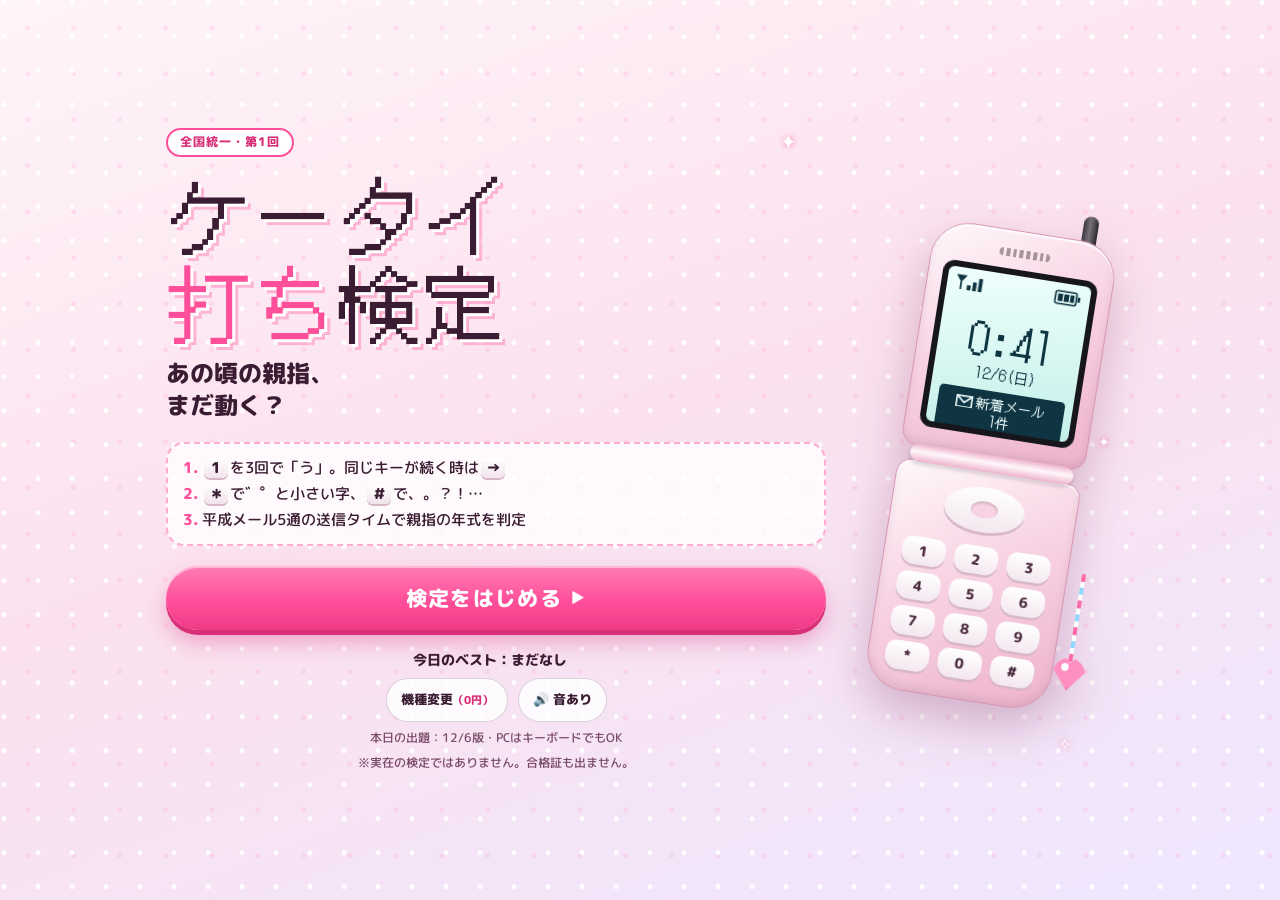
==== index.html @ bc9ae52c "feat: ケータイ打ち検定を作成 ガラケーのトグル入力（ケータイ打ち）で平成のメールを5通打つタイムアタック。 結果は「あなたの親指は◯◯年製」。iモード終了（2026年3月）後の平成懐古の 流れに" ====
<!doctype html>
<html lang="ja" data-theme="pink">
<head>
<meta charset="utf-8">
<meta name="viewport" content="width=device-width, initial-scale=1, viewport-fit=cover">
<title>ケータイ打ち検定｜あの頃の親指、まだ動く？</title>
<meta name="description" content="ガラケーの“ケータイ打ち（トグル入力）”で平成のメールを5通打つタイムアタック。送信までのタイムで、あなたの親指の年式を判定します。">
<meta name="theme-color" content="#f7cfe0">
<link rel="canonical" href="https://knnnt.github.io/keitai-uchi/">
<meta property="og:title" content="ケータイ打ち検定｜あの頃の親指、まだ動く？">
<meta property="og:description" content="ガラケーのトグル入力で平成メールを5通打つタイムアタック。あなたの親指は何年製？">
<meta property="og:type" content="website">
<meta property="og:url" content="https://knnnt.github.io/keitai-uchi/">
<meta property="og:image" content="https://knnnt.github.io/keitai-uchi/ogp.png">
<meta property="og:image:width" content="1200">
<meta property="og:image:height" content="630">
<meta property="og:locale" content="ja_JP">
<meta property="og:site_name" content="ケータイ打ち検定">
<meta name="twitter:card" content="summary_large_image">
<meta name="twitter:title" content="ケータイ打ち検定｜あの頃の親指、まだ動く？">
<meta name="twitter:description" content="ガラケーのトグル入力で平成メールを5通打つタイムアタック。あなたの親指は何年製？">
<meta name="twitter:image" content="https://knnnt.github.io/keitai-uchi/ogp.png">
<link rel="icon" href="favicon.svg" type="image/svg+xml">
<link rel="apple-touch-icon" href="apple-touch-icon.png">
<link rel="preconnect" href="https://fonts.googleapis.com">
<link rel="preconnect" href="https://fonts.gstatic.com" crossorigin>
<link rel="stylesheet" href="https://fonts.googleapis.com/css2?family=DotGothic16&family=M+PLUS+Rounded+1c:wght@500;800&display=swap">
<link rel="stylesheet" href="style.css">
</head>
<body data-screen="title">

<!-- ===== タイトル ===== -->
<section id="screen-title" class="screen" aria-labelledby="logo">
  <div class="title-wrap">
    <div class="title-hero">
      <div class="title-text">
        <p class="badge">全国統一・第1回</p>
        <h1 class="logo" id="logo"><span>ケータイ</span><span><em>打ち</em>検定</span></h1>
        <p class="catch">あの頃の親指、<br>まだ動く？</p>
      </div>
      <div class="mini-phone" aria-hidden="true">
        <div class="mp-antenna"></div>
        <div class="mp-lid">
          <div class="mp-speaker"></div>
          <div class="mp-lcd">
            <div class="mp-status">
              <svg class="ico-ant" viewBox="0 0 24 12"><path d="M1 1h6L4 5zM4 5v7" stroke="currentColor" stroke-width="1.4"/><rect x="9" y="8" width="3" height="4"/><rect x="13.5" y="5" width="3" height="7"/><rect x="18" y="1.5" width="3" height="10.5"/></svg>
              <svg class="ico-bat" viewBox="0 0 22 12"><rect x="1" y="1" width="17" height="10" rx="1.5" fill="none" stroke="currentColor" stroke-width="1.3"/><rect x="19" y="4" width="2" height="4"/><rect x="3" y="3" width="4" height="6"/><rect x="8" y="3" width="4" height="6"/><rect x="13" y="3" width="3.2" height="6"/></svg>
            </div>
            <div class="mp-clock js-clock">20:16</div>
            <div class="mp-date js-date">10/4(土)</div>
            <div class="mp-mail"><svg class="ico-mail" viewBox="0 0 16 12"><rect x=".8" y=".8" width="14.4" height="10.4" fill="none" stroke="currentColor" stroke-width="1.5"/><path d="M1 1l7 6 7-6" fill="none" stroke="currentColor" stroke-width="1.5"/></svg>新着メール<br>1件</div>
          </div>
        </div>
        <div class="mp-hinge"></div>
        <div class="mp-body">
          <div class="mp-dpad"><i></i></div>
          <div class="mp-keys"><i>1</i><i>2</i><i>3</i><i>4</i><i>5</i><i>6</i><i>7</i><i>8</i><i>9</i><i>*</i><i>0</i><i>#</i></div>
        </div>
        <div class="mp-strap"><b></b></div>
      </div>
      <span class="spark s1" aria-hidden="true">✦</span>
      <span class="spark s2" aria-hidden="true">✧</span>
      <span class="spark s3" aria-hidden="true">✦</span>
    </div>

    <ol class="howto">
      <li><span class="kc">1</span>を3回で「う」。同じキーが続く時は<span class="kc">→</span></li>
      <li><span class="kc">＊</span>で゛゜と小さい字、<span class="kc">＃</span>で、。？！…</li>
      <li>平成メール5通の送信タイムで親指の年式を判定</li>
    </ol>

    <button type="button" id="btn-start" class="btn btn-start">検定をはじめる<span aria-hidden="true">▶</span></button>

    <div class="title-foot">
      <p class="records"><span id="title-best">今日のベスト：まだなし</span><span id="title-tier"></span></p>
      <div class="title-tools">
        <button type="button" id="btn-theme" class="chip">機種変更<small>（0円）</small></button>
        <button type="button" class="chip btn-mute" aria-pressed="false">🔊 音あり</button>
      </div>
      <p class="note"><span id="title-set">本日の出題</span>・PCはキーボードでもOK</p>
      <p class="note">※実在の検定ではありません。合格証も出ません。</p>
    </div>
  </div>
</section>

<!-- ===== 検定本番 ===== -->
<section id="screen-game" class="screen" data-phase="idle" hidden>
  <div class="stage">
    <aside class="side side-left" aria-hidden="true">
      <p class="side-logo">ケータイ<br><em>打ち</em>検定</p>
      <p class="side-catch">あの頃の親指、<br>まだ動く？</p>
    </aside>

    <div class="phone" id="phone">
      <div class="lid">
        <div class="lid-top">
          <button type="button" class="lid-btn" id="btn-quit" aria-label="検定をやめる">✕<small>やめる</small></button>
          <div class="speaker"></div>
          <button type="button" class="lid-btn btn-mute" aria-pressed="false" aria-label="音のオン・オフ">🔊</button>
        </div>
        <div class="lcd" id="lcd">
          <div class="lcd-status">
            <svg class="ico-ant" viewBox="0 0 24 12" aria-hidden="true"><path d="M1 1h6L4 5zM4 5v7" stroke="currentColor" stroke-width="1.4"/><rect x="9" y="8" width="3" height="4"/><rect x="13.5" y="5" width="3" height="7"/><rect x="18" y="1.5" width="3" height="10.5"/></svg>
            <svg class="ico-mail" viewBox="0 0 16 12" aria-hidden="true"><rect x=".8" y=".8" width="14.4" height="10.4" fill="none" stroke="currentColor" stroke-width="1.5"/><path d="M1 1l7 6 7-6" fill="none" stroke="currentColor" stroke-width="1.5"/></svg>
            <span>メール作成</span>
            <span class="sp"></span>
            <span class="js-clock">20:16</span>
            <svg class="ico-bat" viewBox="0 0 22 12" aria-hidden="true"><rect x="1" y="1" width="17" height="10" rx="1.5" fill="none" stroke="currentColor" stroke-width="1.3"/><rect x="19" y="4" width="2" height="4"/><rect x="3" y="3" width="4" height="6"/><rect x="8" y="3" width="4" height="6"/><rect x="13" y="3" width="3.2" height="6"/></svg>
          </div>
          <div class="lcd-compose">
            <div class="lcd-titlebar"><span class="tb-to">宛先：<span id="g-to">親友</span></span><span class="tb-level" id="g-level">1/5・初級</span></div>
            <div class="lcd-target"><b>お題</b><span id="g-target" class="target-text"></span></div>
            <div class="lcd-bodybox"><div id="g-body" class="body-text" aria-live="off"></div></div>
            <div class="lcd-info">
              <div class="lcd-cands" id="g-cands" aria-hidden="true"></div>
              <div class="lcd-msg" id="g-msg" role="status"></div>
            </div>
            <div class="lcd-meter"><span>経過<b id="g-time">0.0</b>秒</span><span>打鍵<b id="g-keys">0</b>回</span></div>
          </div>
          <div class="lcd-overlay" id="g-overlay" hidden></div>
        </div>
      </div>
      <div class="hinge" aria-hidden="true"></div>
      <div class="pad" id="keypad">
        <div class="fn-row">
          <button type="button" class="key fn fn-clear" data-k="clear" aria-label="クリア（1字消す）"><span class="fn-main">クリア</span><span class="fn-sub">1字消す</span></button>
          <button type="button" class="key dpad" data-k="right" aria-label="右キー（確定）">
            <span class="dp-ring"><i class="dp-u">▲</i><i class="dp-d">▼</i><i class="dp-l">◀</i><i class="dp-r">▶</i><span class="dp-center">確定</span></span>
          </button>
          <button type="button" class="key fn fn-hint" data-k="hint" id="btn-hint" aria-label="ヒント（打ち方を表示）"><span class="fn-main">ヒント</span><span class="fn-sub">打ち方</span></button>
        </div>
        <div class="keys">
          <button type="button" class="key num" data-k="1" aria-label="1 あいうえお"><span class="kd">1</span><span class="kk">あ</span><span class="ka">.@/</span></button>
          <button type="button" class="key num" data-k="2" aria-label="2 かきくけこ"><span class="kd">2</span><span class="kk">か</span><span class="ka">ABC</span></button>
          <button type="button" class="key num" data-k="3" aria-label="3 さしすせそ"><span class="kd">3</span><span class="kk">さ</span><span class="ka">DEF</span></button>
          <button type="button" class="key num" data-k="4" aria-label="4 たちつてと"><span class="kd">4</span><span class="kk">た</span><span class="ka">GHI</span></button>
          <button type="button" class="key num" data-k="5" aria-label="5 なにぬねの"><span class="kd">5</span><span class="kk">な</span><span class="ka">JKL</span></button>
          <button type="button" class="key num" data-k="6" aria-label="6 はひふへほ"><span class="kd">6</span><span class="kk">は</span><span class="ka">MNO</span></button>
          <button type="button" class="key num" data-k="7" aria-label="7 まみむめも"><span class="kd">7</span><span class="kk">ま</span><span class="ka">PQRS</span></button>
          <button type="button" class="key num" data-k="8" aria-label="8 やゆよ"><span class="kd">8</span><span class="kk">や</span><span class="ka">TUV</span></button>
          <button type="button" class="key num" data-k="9" aria-label="9 らりるれろ"><span class="kd">9</span><span class="kk">ら</span><span class="ka">WXYZ</span></button>
          <button type="button" class="key num" data-k="*" aria-label="アスタリスク 濁点・半濁点・小文字"><span class="kd">＊</span><span class="kk">゛゜</span><span class="ka">小文字</span></button>
          <button type="button" class="key num" data-k="0" aria-label="0 わをんー"><span class="kd">0</span><span class="kk">わ</span><span class="ka">をんー</span></button>
          <button type="button" class="key num" data-k="#" aria-label="シャープ 記号"><span class="kd">＃</span><span class="kk">、。</span><span class="ka">？！…</span></button>
        </div>
        <p class="pc-mini">PC：数字キー／＊は * か .／＃は # か /／→ で確定／BackSpaceでクリア／Hでヒント</p>
      </div>
    </div>

    <aside class="side side-right">
      <div class="guide-card">
        <p class="guide-title">⌨ PCで受験する人へ</p>
        <dl class="guide-list">
          <div><dt>0〜9</dt><dd>数字キー・テンキー</dd></div>
          <div><dt>＊ ゛゜小</dt><dd><kbd>*</kbd> か <kbd>.</kbd></dd></div>
          <div><dt>＃ 記号</dt><dd><kbd>#</kbd> か <kbd>/</kbd></dd></div>
          <div><dt>→ 確定</dt><dd><kbd>→</kbd> か <kbd>Enter</kbd></dd></div>
          <div><dt>クリア</dt><dd><kbd>BackSpace</kbd></dd></div>
          <div><dt>ヒント</dt><dd><kbd>H</kbd></dd></div>
        </dl>
        <p class="guide-note">※日本語入力（IME）はオフで。<br>0キーは「わをんー」です（機種差があったアレ）。</p>
      </div>
    </aside>
  </div>
</section>

<!-- ===== 結果 ===== -->
<section id="screen-result" class="screen" hidden>
  <div class="stage">
    <div class="phone phone-result">
      <div class="lid">
        <div class="lid-top">
          <span class="lid-label">受信BOX</span>
          <div class="speaker"></div>
          <button type="button" class="lid-btn btn-mute" aria-pressed="false" aria-label="音のオン・オフ">🔊</button>
        </div>
        <div class="lcd lcd-result">
          <div class="lcd-status">
            <svg class="ico-ant" viewBox="0 0 24 12" aria-hidden="true"><path d="M1 1h6L4 5zM4 5v7" stroke="currentColor" stroke-width="1.4"/><rect x="9" y="8" width="3" height="4"/><rect x="13.5" y="5" width="3" height="7"/><rect x="18" y="1.5" width="3" height="10.5"/></svg>
            <svg class="ico-mail" viewBox="0 0 16 12" aria-hidden="true"><rect x=".8" y=".8" width="14.4" height="10.4" fill="none" stroke="currentColor" stroke-width="1.5"/><path d="M1 1l7 6 7-6" fill="none" stroke="currentColor" stroke-width="1.5"/></svg>
            <span>受信メール</span>
            <span class="sp"></span>
            <span class="js-clock">20:16</span>
            <svg class="ico-bat" viewBox="0 0 22 12" aria-hidden="true"><rect x="1" y="1" width="17" height="10" rx="1.5" fill="none" stroke="currentColor" stroke-width="1.3"/><rect x="19" y="4" width="2" height="4"/><rect x="3" y="3" width="4" height="6"/><rect x="8" y="3" width="4" height="6"/><rect x="13" y="3" width="3.2" height="6"/></svg>
          </div>
          <div class="r-mailhead">
            <p>From：ケータイ打ち検定協会</p>
            <p>件名：判定結果（受験番号 No.<span id="r-no">0001</span>）</p>
          </div>
          <div class="r-main">
            <p class="r-lead">あなたの親指は</p>
            <p class="r-year"><span id="r-year">2005</span><small>年製</small></p>
            <p class="r-name" id="r-name">パケ放題世代</p>
            <p class="r-comment" id="r-comment">「…」</p>
            <div class="stamp" aria-hidden="true"><span>親指<br>認定</span></div>
          </div>
          <dl class="r-stats">
            <div><dt>タイム</dt><dd><span id="r-time">48.2</span><small>秒</small></dd></div>
            <div><dt>総打鍵数</dt><dd><span id="r-keys">152</span><small>回</small></dd></div>
            <div><dt>ミス（クリア）</dt><dd><span id="r-miss">3</span><small>回</small></dd></div>
            <div><dt>1分あたり</dt><dd><span id="r-cpm">72</span><small>文字</small></dd></div>
          </dl>
          <p class="r-next" id="r-next"></p>
          <p class="r-best" id="r-best"></p>
        </div>
      </div>
      <div class="hinge" aria-hidden="true"></div>
      <div class="pad pad-result">
        <a class="btn btn-x" id="btn-post" href="https://x.com/intent/tweet" target="_blank" rel="noopener">Xで結果をポスト</a>
        <div class="btn-row">
          <button type="button" class="btn btn-img" id="btn-image">画像で保存</button>
          <button type="button" class="btn btn-retry" id="btn-retry">もう一回</button>
        </div>
        <button type="button" class="btn-link" id="btn-home">タイトルへもどる</button>
      </div>
    </div>

    <section class="sentbox" aria-labelledby="sent-title">
      <h2 id="sent-title">送信済みBOX <small id="sent-date"></small></h2>
      <ol id="sent-list"></ol>
      <p class="sent-note">お題は毎日0時（日本時間）に入れ替わります。同じ日なら全国みんな同じ5通。</p>
    </section>
  </div>
</section>

<div class="rotate-note"><p><span aria-hidden="true">📱</span>ケータイなので<br>縦持ちでどうぞ</p></div>

<div id="toast" class="toast" role="status" aria-live="polite" hidden></div>

<script src="app.js" defer></script>
</body>
</html>
---- style.css ----
/* ケータイ打ち検定 — 平成ケータイUIのパロディ。画像は使わず CSS/SVG だけで描く */

:root {
  --ink: #3b1d33;
  --ink-soft: #7a4b67;
  --pink: #ff4f9a;
  --pink-d: #d92f78;
  --page-a: #fff4f9;
  --page-b: #fbe1ee;
  --page-c: #efe7ff;

  /* 本体カラー（機種変更で切り替わる） */
  --body-a: #fff8fb;
  --body-b: #f8d3e3;
  --body-c: #eeb2cc;
  --body-edge: #d995b4;
  --body-shine: rgba(255, 255, 255, .85);
  --key-a: #ffffff;
  --key-b: #f3e7ee;
  --key-edge: #d6b6c7;
  --key-ink: #4a2a3d;
  --key-sub: #c23a73;
  --lid-ink: #6b3352;

  /* 液晶 */
  --lcd-a: #effffc;
  --lcd-b: #c3efe9;
  --lcd-ink: #0f3442;
  --lcd-dim: #4f7f88;
  --lcd-line: rgba(15, 52, 66, .22);
  --ok: #08884a;
  --ng: #e0194f;

  --dot: "DotGothic16", "MS Gothic", "Osaka-Mono", monospace;
  --round: "M PLUS Rounded 1c", "Hiragino Maru Gothic ProN", "Hiragino Sans", "Meiryo", sans-serif;
  color-scheme: light;
}

html[data-theme="silver"] {
  --body-a: #ffffff;
  --body-b: #e2e7ee;
  --body-c: #b9c3cf;
  --body-edge: #9ba6b4;
  --key-a: #ffffff;
  --key-b: #e9edf2;
  --key-edge: #b3bdc9;
  --key-ink: #24324a;
  --key-sub: #2f6fd0;
  --lid-ink: #3b4a63;
}

html[data-theme="black"] {
  --body-a: #5a5d66;
  --body-b: #2c2e35;
  --body-c: #16171b;
  --body-edge: #08080a;
  --body-shine: rgba(255, 255, 255, .25);
  --key-a: #474a53;
  --key-b: #2a2c32;
  --key-edge: #0c0c0f;
  --key-ink: #f4f1f6;
  --key-sub: #ff7db5;
  --lid-ink: #f1d9e7;
}

*, *::before, *::after { box-sizing: border-box; }

html {
  -webkit-text-size-adjust: 100%;
  text-size-adjust: 100%;
  touch-action: manipulation;
  /* ストラップの揺れなどで横にはみ出すと、スマホでページ全体が縮小表示されるため切り取る。
     hidden だと body がスクロールコンテナになるので clip を使う */
  overflow-x: clip;
}

body {
  margin: 0;
  min-height: 100vh;
  min-height: 100dvh;
  font-family: var(--round);
  font-weight: 500;
  color: var(--ink);
  background:
    radial-gradient(circle at 12% 8%, rgba(255, 255, 255, .9) 0 2px, transparent 3px) 0 0 / 34px 34px,
    radial-gradient(circle at 60% 60%, rgba(255, 140, 190, .18) 0 2px, transparent 3px) 0 0 / 46px 46px,
    linear-gradient(160deg, var(--page-a) 0%, var(--page-b) 48%, var(--page-c) 100%) fixed;
  background-color: var(--page-b);
  -webkit-tap-highlight-color: transparent;
  overflow-x: hidden;
  overflow-x: clip;
}

body[data-screen="game"] {
  overflow: hidden;
  overscroll-behavior: none;
}

button { font: inherit; color: inherit; cursor: pointer; -webkit-tap-highlight-color: transparent; }
[hidden] { display: none !important; }
p { margin: 0; }

.screen { position: relative; min-height: 100vh; min-height: 100dvh; }

/* ================= タイトル ================= */
.title-wrap {
  max-width: 540px;
  min-height: 100vh;
  min-height: 100dvh;
  margin: 0 auto;
  padding: max(20px, env(safe-area-inset-top)) 16px max(20px, env(safe-area-inset-bottom));
  display: flex;
  flex-direction: column;
  justify-content: center;
  gap: 16px;
}

.title-hero {
  position: relative;
  display: flex;
  align-items: center;
  justify-content: space-between;
  gap: 6px;
}

.title-text { flex: 1 1 auto; min-width: 0; position: relative; z-index: 1; }

.badge {
  display: inline-block;
  margin-bottom: 10px;
  padding: 3px 12px 4px;
  border: 2px solid var(--pink);
  border-radius: 999px;
  background: #fff;
  color: var(--pink-d);
  font-size: 12px;
  font-weight: 800;
  letter-spacing: .08em;
}

.logo {
  margin: 0;
  font-family: var(--dot);
  font-weight: 400;
  font-size: clamp(40px, 12.4vw, 66px);
  line-height: 1.06;
  letter-spacing: .01em;
  color: var(--ink);
  text-shadow: 3px 3px 0 #fff, 6px 6px 0 rgba(255, 79, 154, .35);
}
.logo span { display: block; white-space: nowrap; }
.logo em { font-style: normal; color: var(--pink); }

.catch {
  margin-top: 12px;
  font-size: clamp(17px, 4.9vw, 22px);
  font-weight: 800;
  line-height: 1.35;
}

.spark {
  position: absolute;
  color: #fff;
  text-shadow: 0 0 6px rgba(255, 79, 154, .8);
  font-size: 20px;
  pointer-events: none;
  animation: twinkle 2.4s ease-in-out infinite;
}
.spark.s1 { top: -6px; left: 54%; }
.spark.s2 { bottom: 4px; left: 40%; font-size: 16px; animation-delay: .8s; }
.spark.s3 { top: 38%; right: -2px; font-size: 14px; animation-delay: 1.5s; }

@keyframes twinkle {
  0%, 100% { opacity: .2; transform: scale(.7) rotate(0deg); }
  50% { opacity: 1; transform: scale(1.15) rotate(20deg); }
}

/* --- タイトルのミニケータイ --- */
.mini-phone {
  position: relative;
  flex: 0 0 auto;
  width: 12.4em;
  font-size: clamp(8.6px, 2.7vw, 13px);
  margin-right: .6em;
  transform: rotate(9deg);
  filter: drop-shadow(0 1.4em 1.6em rgba(120, 40, 80, .28));
  animation: float 4s ease-in-out infinite;
}
@keyframes float {
  0%, 100% { transform: rotate(9deg) translateY(0); }
  50% { transform: rotate(7deg) translateY(-.8em); }
}

.mp-antenna {
  position: absolute;
  top: -1.7em;
  right: 1.6em;
  width: 1em;
  height: 2.4em;
  border-radius: .5em .5em .2em .2em;
  background: linear-gradient(90deg, #3a3640, #777078 45%, #2a272f);
}
.mp-lid, .mp-body {
  position: relative;
  background: linear-gradient(150deg, var(--body-a) 0%, var(--body-b) 45%, var(--body-c) 100%);
  border: 1px solid var(--body-edge);
  box-shadow: inset 0 .15em 0 var(--body-shine), inset 0 -.3em .6em rgba(0, 0, 0, .08);
}
.mp-lid {
  height: 15.2em;
  padding: 1.2em .95em .95em;
  border-radius: 2.6em 2.6em 1em 1em;
}
.mp-speaker {
  width: 3.4em;
  height: .55em;
  margin: 0 auto .75em;
  border-radius: .3em;
  background: repeating-linear-gradient(90deg, rgba(0, 0, 0, .35) 0 .25em, transparent .25em .45em);
}
.mp-lcd {
  position: relative;
  height: 11.3em;
  padding: .4em .55em;
  border: .45em solid #17161c;
  border-radius: .8em;
  background: linear-gradient(170deg, var(--lcd-a), var(--lcd-b));
  color: var(--lcd-ink);
  font-family: var(--dot);
  overflow: hidden;
}
.mp-status { display: flex; justify-content: space-between; align-items: center; height: 1.2em; }
.mp-status svg { height: 1em; width: auto; fill: currentColor; }
.mp-clock { margin-top: .5em; text-align: center; font-size: 2.8em; line-height: 1; }
.mp-date { text-align: center; font-size: 1em; margin-top: .2em; }
.mp-mail {
  margin-top: .55em;
  padding: .25em 0;
  text-align: center;
  font-size: .95em;
  line-height: 1.2;
  background: var(--lcd-ink);
  color: var(--lcd-a);
  border-radius: .3em;
}
.mp-mail svg { height: .9em; width: auto; vertical-align: -.1em; margin-right: .2em; animation: blink 1.1s steps(1) infinite; }
.mp-hinge {
  position: relative;
  z-index: 1;
  height: 1.2em;
  margin: -.15em .7em;
  border-radius: .6em;
  background: linear-gradient(180deg, var(--body-c), var(--body-a) 45%, var(--body-c));
  box-shadow: 0 .15em .3em rgba(0, 0, 0, .18);
}
.mp-body {
  height: 15.4em;
  padding: 1.1em 1.1em;
  border-radius: 1em 1em 2.6em 2.6em;
}
.mp-dpad {
  width: 5.4em;
  height: 3em;
  margin: 0 auto .9em;
  border-radius: 50%;
  background: linear-gradient(180deg, var(--key-a), var(--key-b));
  box-shadow: 0 .2em 0 var(--key-edge);
  display: grid;
  place-items: center;
}
.mp-dpad i { width: 1.8em; height: 1.1em; border-radius: 50%; background: var(--body-b); box-shadow: inset 0 .1em .2em rgba(0, 0, 0, .2); }
.mp-keys { display: grid; grid-template-columns: repeat(3, 1fr); gap: .45em .6em; }
.mp-keys i {
  height: 2em;
  border-radius: .7em .7em .9em .9em;
  background: linear-gradient(180deg, var(--key-a), var(--key-b));
  box-shadow: 0 .18em 0 var(--key-edge);
  font-style: normal;
  font-weight: 800;
  font-size: .95em;
  line-height: 2.1em;
  text-align: center;
  color: var(--key-ink);
}
.mp-strap {
  position: absolute;
  right: -1.2em;
  bottom: 3.6em;
  width: .25em;
  height: 6em;
  transform-origin: top center;
  background: repeating-linear-gradient(180deg, #ff6aa8 0 .5em, #fff .5em .9em, #8fd8ff .9em 1.4em, #fff 1.4em 1.8em);
  border-radius: .2em;
  animation: swing 2.6s ease-in-out infinite;
}
.mp-strap b {
  position: absolute;
  left: 50%;
  bottom: -1.9em;
  width: 2.2em;
  height: 2.2em;
  margin-left: -1.1em;
  background: radial-gradient(circle at 35% 30%, #fff 0 12%, #ff8fc0 13% 60%, #e23c86 100%);
  border-radius: 50% 50% 50% 50% / 55% 55% 45% 45%;
  clip-path: polygon(50% 100%, 0 38%, 12% 6%, 34% 0, 50% 16%, 66% 0, 88% 6%, 100% 38%);
}
@keyframes swing {
  0%, 100% { transform: rotate(-6deg); }
  50% { transform: rotate(8deg); }
}
@keyframes blink { 50% { opacity: 0; } }

/* --- 遊び方・スタート --- */
.howto {
  margin: 0;
  padding: 12px 14px 12px 34px;
  background: rgba(255, 255, 255, .78);
  border: 2px dashed rgba(255, 79, 154, .45);
  border-radius: 18px;
  font-size: clamp(13px, 3.6vw, 15px);
  line-height: 1.6;
}
.howto li + li { margin-top: 2px; }
.howto li::marker { color: var(--pink); font-weight: 800; }
.kc {
  display: inline-block;
  min-width: 1.6em;
  margin: 0 2px;
  padding: 0 4px;
  border-radius: 6px;
  background: linear-gradient(180deg, #fff, #f1e3ea);
  box-shadow: 0 2px 0 #d6b6c7;
  font-weight: 800;
  text-align: center;
  line-height: 1.35;
}

.btn {
  display: flex;
  align-items: center;
  justify-content: center;
  gap: 8px;
  min-height: 52px;
  padding: 0 18px;
  border: none;
  border-radius: 999px;
  font-weight: 800;
  font-size: 17px;
  text-decoration: none;
  touch-action: manipulation;
  user-select: none;
  -webkit-user-select: none;
  transition: transform .08s, box-shadow .08s;
}
.btn:active { transform: translateY(3px); }

.btn-start {
  min-height: 64px;
  font-size: 21px;
  letter-spacing: .06em;
  color: #fff;
  background: linear-gradient(180deg, #ff7cb4 0%, var(--pink) 55%, #f03a86 100%);
  box-shadow: 0 5px 0 var(--pink-d), 0 12px 22px rgba(217, 47, 120, .35), inset 0 2px 0 rgba(255, 255, 255, .45);
  position: relative;
  overflow: hidden;
}
.btn-start::after {
  content: "";
  position: absolute;
  top: 0;
  left: -40%;
  width: 30%;
  height: 100%;
  background: linear-gradient(100deg, transparent, rgba(255, 255, 255, .55), transparent);
  animation: shine 2.8s ease-in-out infinite;
}
@keyframes shine { 0%, 55% { left: -40%; } 100% { left: 130%; } }
.btn-start:active { box-shadow: 0 2px 0 var(--pink-d), 0 6px 12px rgba(217, 47, 120, .3); }
.btn-start span { font-size: 15px; }

.title-foot { display: flex; flex-direction: column; gap: 8px; align-items: center; text-align: center; }
.records { display: flex; flex-wrap: wrap; justify-content: center; gap: 4px 12px; font-size: 14px; font-weight: 800; }
.title-tools { display: flex; gap: 10px; justify-content: center; }
.chip {
  min-height: 44px;
  padding: 0 14px;
  border: 1.5px solid rgba(59, 29, 51, .18);
  border-radius: 999px;
  background: rgba(255, 255, 255, .85);
  font-size: 13px;
  font-weight: 800;
}
.chip small { font-size: 11px; color: var(--pink-d); }
.note { font-size: 11.5px; color: var(--ink-soft); line-height: 1.5; }

/* ================= ケータイ本体（本番・結果共通） ================= */
.stage {
  display: flex;
  justify-content: center;
  align-items: center;
  gap: 28px;
  padding: max(6px, env(safe-area-inset-top)) 6px max(6px, env(safe-area-inset-bottom));
}
#screen-game .stage { height: 100vh; height: 100dvh; }

.phone {
  position: relative;
  width: 100%;
  max-width: 420px;
  display: flex;
  flex-direction: column;
  flex: 0 1 420px;
  min-width: 0;
}
#screen-game .phone { height: 100%; max-height: 900px; }

.lid, .pad {
  position: relative;
  background: linear-gradient(155deg, var(--body-a) 0%, var(--body-b) 46%, var(--body-c) 100%);
  border: 1px solid var(--body-edge);
  box-shadow: inset 0 2px 0 var(--body-shine), inset 0 -4px 10px rgba(0, 0, 0, .08), 0 10px 26px rgba(90, 30, 60, .18);
}
.lid {
  flex: 1 1 auto;
  min-height: 0;
  display: flex;
  flex-direction: column;
  padding: 0 11px 11px;
  border-radius: 34px 34px 14px 14px;
}
.lid-top {
  flex: 0 0 auto;
  height: 44px;
  display: flex;
  align-items: center;
  justify-content: space-between;
}
.speaker {
  width: 70px;
  height: 8px;
  border-radius: 4px;
  background: repeating-linear-gradient(90deg, rgba(0, 0, 0, .32) 0 3px, transparent 3px 5px);
  opacity: .7;
}
.lid-btn {
  min-width: 56px;
  height: 44px;
  padding: 0 6px;
  border: none;
  border-radius: 12px;
  background: transparent;
  color: var(--lid-ink);
  font-size: 16px;
  font-weight: 800;
  display: flex;
  align-items: center;
  justify-content: center;
  gap: 2px;
  touch-action: manipulation;
}
.lid-btn small { font-size: 11px; }
.lid-label { min-width: 56px; font-size: 12px; font-weight: 800; color: var(--lid-ink); padding-left: 8px; }

.lcd {
  position: relative;
  flex: 1 1 auto;
  min-height: 0;
  display: flex;
  flex-direction: column;
  border: 7px solid #17161c;
  border-radius: 16px;
  background: linear-gradient(172deg, var(--lcd-a) 0%, var(--lcd-b) 100%);
  box-shadow: 0 1px 0 rgba(255, 255, 255, .7), inset 0 0 18px rgba(15, 52, 66, .12);
  color: var(--lcd-ink);
  font-family: var(--dot);
  overflow: hidden;
  user-select: none;
  -webkit-user-select: none;
  -webkit-touch-callout: none;
}
.lcd::after {
  content: "";
  position: absolute;
  inset: 0;
  pointer-events: none;
  background:
    linear-gradient(118deg, rgba(255, 255, 255, .28) 0 14%, transparent 14.3%),
    repeating-linear-gradient(0deg, rgba(0, 40, 50, .035) 0 1px, transparent 1px 3px);
  z-index: 3;
}
.lcd.is-shake { animation: shake .28s linear; }
@keyframes shake {
  20% { transform: translateX(-5px); }
  40% { transform: translateX(5px); }
  60% { transform: translateX(-3px); }
  80% { transform: translateX(3px); }
}

.lcd-status {
  flex: 0 0 auto;
  display: flex;
  align-items: center;
  gap: 6px;
  height: 22px;
  padding: 0 8px;
  font-size: 13px;
  background: rgba(15, 52, 66, .07);
  border-bottom: 1px solid var(--lcd-line);
}
.lcd-status svg { height: 11px; width: auto; fill: currentColor; flex: 0 0 auto; }
.lcd-status .ico-mail { height: 10px; }
.lcd-status .sp { flex: 1; }

.lcd-compose {
  flex: 1 1 auto;
  min-height: 0;
  display: flex;
  flex-direction: column;
  gap: 4px;
  padding: 6px 10px 8px;
}
.lcd-titlebar {
  flex: 0 0 auto;
  display: flex;
  justify-content: space-between;
  align-items: center;
  gap: 8px;
  padding: 2px 8px;
  border-radius: 3px;
  background: var(--lcd-ink);
  color: var(--lcd-a);
  font-size: 14px;
}
.tb-to { min-width: 0; overflow: hidden; text-overflow: ellipsis; white-space: nowrap; }
.tb-level { flex: 0 0 auto; }
.lcd-target b {
  flex: 0 0 auto;
  align-self: flex-start;
  margin: 5px 4px 0 0;
  padding: 3px 1px;
  writing-mode: vertical-rl;
  font-weight: 400;
  font-size: 10px;
  line-height: 1;
  letter-spacing: 0;
  border-radius: 2px;
  background: var(--lcd-dim);
  color: var(--lcd-a);
}
.lcd-target {
  flex: 0 0 auto;
  display: flex;
  align-items: baseline;
  gap: 2px;
  font-size: 14px;
  padding-bottom: 3px;
  border-bottom: 1px dashed var(--lcd-line);
}
.target-text {
  font-size: clamp(18px, 5.6vw, 24px);
  line-height: 1.4;
  word-break: break-all;
  letter-spacing: .02em;
}
.target-text .t-done { color: var(--ok); }
.target-text .t-next { background: rgba(255, 79, 154, .22); box-shadow: inset 0 -3px 0 var(--pink); }
.target-text .t-rest { color: var(--lcd-ink); }

.lcd-bodybox.is-overflow {
  -webkit-mask-image: linear-gradient(to bottom, transparent 0, #000 16px);
  mask-image: linear-gradient(to bottom, transparent 0, #000 16px);
}
.lcd-info { flex: 0 0 auto; display: grid; gap: 4px; }
.lcd-bodybox {
  flex: 1 1 auto;
  min-height: 52px;
  padding: 6px 8px;
  border: 1px solid var(--lcd-line);
  border-radius: 4px;
  background: rgba(255, 255, 255, .6);
  overflow: hidden;
}
.body-text {
  font-size: clamp(24px, 7.8vw, 32px);
  line-height: 1.3;
  word-break: break-all;
  letter-spacing: .02em;
}
.body-text .c-ok { color: var(--ok); }
.body-text .c-ng { color: #fff; background: var(--ng); }
.body-text .c-tog { color: var(--lcd-a); background: var(--lcd-ink); box-shadow: inset 0 -3px 0 var(--pink); }
.body-text .c-tog.is-match { background: var(--ok); }
.body-text .caret {
  display: inline-block;
  width: 3px;
  height: 1em;
  margin-left: 1px;
  vertical-align: -.12em;
  background: var(--lcd-ink);
  animation: blink 1s steps(1) infinite;
}
.body-text .placeholder { color: var(--lcd-dim); font-size: .62em; vertical-align: .25em; }

.lcd-cands {
  flex: 0 0 auto;
  display: flex;
  flex-wrap: nowrap;
  gap: 3px;
  min-height: 28px;
  align-items: center;
  font-size: 17px;
  overflow: hidden;
}
.lcd-cands span {
  min-width: 25px;
  padding: 0 3px;
  line-height: 24px;
  text-align: center;
  border: 1px solid var(--lcd-line);
  border-radius: 3px;
  background: rgba(255, 255, 255, .4);
}
.lcd-cands span.is-cur { background: var(--lcd-ink); color: var(--lcd-a); border-color: var(--lcd-ink); }
.lcd-cands .cands-key { border: none; background: none; color: var(--lcd-dim); font-size: 13px; min-width: 0; padding-right: 2px; }
.lcd-cands .cands-empty { border: none; background: none; color: var(--lcd-dim); font-size: 13px; text-align: left; }

.lcd-msg {
  flex: 0 0 auto;
  min-height: 20px;
  font-size: 13px;
  line-height: 1.4;
  color: var(--lcd-dim);
}
.lcd-msg.is-ng { color: var(--ng); }
.lcd-msg.is-tip { color: #b0216a; }
.lcd-msg.is-hint { color: var(--lcd-ink); background: rgba(255, 230, 120, .55); padding: 0 4px; border-radius: 3px; }

.lcd-meter {
  flex: 0 0 auto;
  display: flex;
  justify-content: space-between;
  align-items: baseline;
  font-size: 13px;
  border-top: 1px solid var(--lcd-line);
  padding-top: 3px;
}
.lcd-meter b { font-weight: 400; font-size: 22px; margin: 0 3px; font-variant-numeric: tabular-nums; }

/* --- 液晶オーバーレイ（カウントダウン・送信中・確認） --- */
.lcd-overlay {
  position: absolute;
  inset: 22px 0 0;
  z-index: 2;
  display: flex;
  flex-direction: column;
  align-items: center;
  justify-content: center;
  gap: 8px;
  padding: 12px;
  text-align: center;
  background: linear-gradient(172deg, var(--lcd-a), var(--lcd-b));
}
.ov-small { font-size: 15px; }
.ov-big { font-size: 96px; line-height: 1; animation: pop .45s ease-out both; }
.ov-mid { font-size: 26px; }
.ov-sub { font-size: 13px; color: var(--lcd-dim); }
@keyframes pop {
  0% { transform: scale(1.6); opacity: 0; }
  60% { transform: scale(.95); opacity: 1; }
  100% { transform: scale(1); }
}
.env-wrap { position: relative; width: 120px; height: 84px; }
.env {
  position: absolute;
  left: 22px;
  top: 14px;
  width: 76px;
  height: auto;
  color: var(--lcd-ink);
  animation: fly .8s cubic-bezier(.5, 0, .7, .4) .12s both;
}
@keyframes fly {
  0% { transform: translate(0, 0) rotate(0); opacity: 1; }
  30% { transform: translate(-6px, 6px) rotate(-6deg); opacity: 1; }
  100% { transform: translate(140px, -110px) rotate(18deg) scale(.35); opacity: 0; }
}
.send-bar {
  width: 70%;
  height: 14px;
  padding: 2px;
  border: 2px solid var(--lcd-ink);
  border-radius: 2px;
}
.send-bar i {
  display: block;
  height: 100%;
  background: repeating-linear-gradient(90deg, var(--lcd-ink) 0 8px, transparent 8px 11px);
  animation: fill .62s steps(8) both;
}
@keyframes fill { from { width: 0; } to { width: 100%; } }
.ov-done { font-size: 28px; color: var(--ok); animation: pop .35s ease-out both; }
.ov-incoming {
  padding: 8px 14px;
  font-size: 22px;
  background: var(--lcd-ink);
  color: var(--lcd-a);
  border-radius: 4px;
  animation: blink .5s steps(1) infinite;
}
.ov-actions { display: flex; gap: 10px; margin-top: 6px; }
.ov-btn {
  min-width: 110px;
  min-height: 48px;
  padding: 0 14px;
  border: 2px solid var(--lcd-ink);
  border-radius: 6px;
  background: rgba(255, 255, 255, .7);
  font-family: var(--dot);
  font-size: 17px;
  color: var(--lcd-ink);
}
.ov-btn.is-primary { background: var(--lcd-ink); color: var(--lcd-a); }

/* --- ヒンジ --- */
.hinge {
  position: relative;
  z-index: 1;
  flex: 0 0 auto;
  height: 16px;
  margin: -3px 14px;
  border-radius: 9px;
  background: linear-gradient(180deg, var(--body-c), var(--body-a) 42%, var(--body-c));
  box-shadow: 0 2px 5px rgba(0, 0, 0, .18);
}
.hinge::before, .hinge::after {
  content: "";
  position: absolute;
  top: 0;
  width: 26%;
  height: 100%;
  border-radius: 9px;
  background: linear-gradient(180deg, rgba(0, 0, 0, .14), rgba(255, 255, 255, .4) 42%, rgba(0, 0, 0, .18));
}
.hinge::before { left: 0; }
.hinge::after { right: 0; }

/* --- キーパッド --- */
.pad {
  flex: 0 0 auto;
  padding: 14px 13px 16px;
  border-radius: 14px 14px 40px 40px;
  user-select: none;
  -webkit-user-select: none;
  -webkit-touch-callout: none;
}
.fn-row {
  display: grid;
  grid-template-columns: 1fr 1.25fr 1fr;
  gap: 10px;
  align-items: stretch;
  height: clamp(46px, 7.2vh, 60px);
  height: clamp(46px, 7.2dvh, 60px);
  margin-bottom: clamp(8px, 1.5dvh, 14px);
}
.keys {
  display: grid;
  grid-template-columns: repeat(3, 1fr);
  gap: clamp(6px, 1.1vh, 10px) 12px;
  gap: clamp(6px, 1.1dvh, 10px) 12px;
}
.key {
  appearance: none;
  -webkit-appearance: none;
  position: relative;
  margin: 0;
  padding: 0;
  border: none;
  color: var(--key-ink);
  background: none;
  touch-action: manipulation;
  user-select: none;
  -webkit-user-select: none;
  -webkit-touch-callout: none;
  outline-offset: 2px;
}
.key.num, .key.fn {
  background: linear-gradient(180deg, var(--key-a) 0%, var(--key-b) 100%);
  box-shadow: 0 3px 0 var(--key-edge), 0 6px 9px rgba(80, 30, 60, .16), inset 0 1px 0 rgba(255, 255, 255, .9);
  transition: transform .05s, box-shadow .05s;
}
.key.num {
  height: clamp(44px, 7.4vh, 64px);
  height: clamp(44px, 7.4dvh, 64px);
  display: grid;
  grid-template-columns: 1fr 1fr;
  grid-template-rows: 1fr 1fr;
  align-items: center;
  column-gap: 6px;
  border-radius: 16px 16px 22px 22px / 14px 14px 24px 24px;
}
.kd {
  grid-row: 1 / 3;
  justify-self: end;
  font-family: var(--round);
  font-weight: 800;
  font-size: clamp(22px, 6.6vw, 28px);
  line-height: 1;
}
.kk {
  align-self: end;
  justify-self: start;
  font-size: clamp(15px, 4.4vw, 19px);
  font-weight: 800;
  color: var(--key-sub);
  line-height: 1.05;
  white-space: nowrap;
}
.ka {
  align-self: start;
  justify-self: start;
  font-size: 9.5px;
  letter-spacing: .03em;
  opacity: .62;
  line-height: 1.3;
  white-space: nowrap;
}
.key.fn {
  border-radius: 999px 18px 18px 999px;
  display: flex;
  flex-direction: column;
  align-items: center;
  justify-content: center;
  line-height: 1.1;
}
.key.fn-hint { border-radius: 18px 999px 999px 18px; }
.fn-main { font-size: 15px; font-weight: 800; }
.fn-sub { font-size: 10px; opacity: .65; }
.key.fn-hint.is-nudge { animation: nudge 1s ease-in-out infinite; }
@keyframes nudge {
  0%, 100% { box-shadow: 0 3px 0 var(--key-edge), 0 0 0 0 rgba(255, 79, 154, 0); }
  50% { box-shadow: 0 3px 0 var(--key-edge), 0 0 0 5px rgba(255, 79, 154, .45); }
}

.dpad { display: block; }
.dp-ring {
  position: relative;
  display: block;
  width: 100%;
  height: 100%;
  border-radius: 999px;
  background: linear-gradient(180deg, var(--key-a), var(--key-b));
  box-shadow: 0 3px 0 var(--key-edge), 0 6px 9px rgba(80, 30, 60, .16), inset 0 1px 0 rgba(255, 255, 255, .9);
  transition: transform .05s, box-shadow .05s;
}
.dp-ring i {
  position: absolute;
  font-style: normal;
  font-size: 9px;
  line-height: 1;
  opacity: .35;
}
.dp-u { top: 3px; left: 50%; transform: translateX(-50%); }
.dp-d { bottom: 3px; left: 50%; transform: translateX(-50%); }
.dp-l { left: 9px; top: 50%; transform: translateY(-50%); }
.dp-r {
  right: 7px;
  top: 50%;
  transform: translateY(-50%);
  opacity: 1 !important;
  font-size: 15px !important;
  color: var(--pink);
  text-shadow: 0 0 6px rgba(255, 79, 154, .5);
}
.dp-center {
  position: absolute;
  inset: 22% 26%;
  display: grid;
  place-items: center;
  border-radius: 999px;
  background: linear-gradient(180deg, var(--body-b), var(--body-a));
  box-shadow: inset 0 2px 4px rgba(0, 0, 0, .18);
  font-size: 13px;
  font-weight: 800;
  color: var(--key-ink);
}

.key.is-down.num, .key.is-down.fn, .key.is-down .dp-ring {
  transform: translateY(3px);
  box-shadow: 0 0 0 var(--key-edge), 0 1px 2px rgba(80, 30, 60, .2), inset 0 3px 6px rgba(0, 0, 0, .16);
}

.pc-mini {
  display: none;
  margin-top: 10px;
  font-size: 11px;
  text-align: center;
  color: var(--lid-ink);
  opacity: .85;
}

/* --- PC用サイドパネル --- */
.side { display: none; }
.guide-card {
  width: 250px;
  padding: 18px 18px 16px;
  border-radius: 20px;
  background: rgba(255, 255, 255, .85);
  border: 2px solid rgba(255, 79, 154, .3);
  box-shadow: 0 10px 24px rgba(90, 30, 60, .12);
}
.guide-title { font-weight: 800; font-size: 15px; margin-bottom: 10px; }
.guide-list { margin: 0; display: grid; gap: 7px; }
.guide-list div { display: flex; justify-content: space-between; gap: 8px; font-size: 13px; }
.guide-list dt { font-weight: 800; }
.guide-list dd { margin: 0; }
kbd {
  display: inline-block;
  padding: 0 6px;
  border-radius: 5px;
  background: #fff;
  border: 1px solid #d6b6c7;
  box-shadow: 0 2px 0 #d6b6c7;
  font-family: var(--round);
  font-size: 12px;
  font-weight: 800;
}
.guide-note { margin-top: 12px; font-size: 11.5px; color: var(--ink-soft); line-height: 1.55; }
.side-logo {
  width: 250px;
  font-family: var(--dot);
  font-size: 46px;
  line-height: 1.1;
  text-align: right;
  text-shadow: 3px 3px 0 #fff, 6px 6px 0 rgba(255, 79, 154, .3);
}
.side-logo em { font-style: normal; color: var(--pink); }
.side-catch { margin-top: 12px; text-align: right; font-weight: 800; font-size: 16px; color: var(--ink-soft); }

/* ================= 結果 ================= */
#screen-result .stage {
  min-height: 100vh;
  min-height: 100dvh;
  align-items: flex-start;
  padding-top: max(8px, env(safe-area-inset-top));
  padding-bottom: max(24px, env(safe-area-inset-bottom));
  flex-wrap: wrap;
}
.phone-result .lcd { flex: 0 0 auto; }
.r-mailhead {
  padding: 5px 10px 6px;
  font-size: 12.5px;
  line-height: 1.45;
  border-bottom: 1px dashed var(--lcd-line);
}
.r-main { position: relative; padding: 8px 12px 0; }
.r-lead { font-size: 16px; }
.r-year {
  display: flex;
  align-items: baseline;
  gap: 4px;
  margin-top: 2px;
  font-size: clamp(60px, 18vw, 82px);
  line-height: 1;
  letter-spacing: .01em;
}
.r-year small { font-size: .42em; }
.r-name {
  margin-top: 6px;
  font-family: var(--round);
  font-weight: 800;
  font-size: clamp(22px, 6.6vw, 30px);
  line-height: 1.25;
  color: #c81e66;
}
.r-comment { margin-top: 6px; font-size: 14px; line-height: 1.5; text-wrap: pretty; }
.stamp {
  position: absolute;
  top: 18px;
  right: 14px;
  width: 78px;
  height: 78px;
  display: grid;
  place-items: center;
  border: 3px solid #e0193f;
  border-radius: 50%;
  color: #e0193f;
  font-family: var(--round);
  font-weight: 800;
  font-size: 17px;
  line-height: 1.15;
  text-align: center;
  transform: rotate(-14deg);
  opacity: .82;
  box-shadow: inset 0 0 0 3px rgba(224, 25, 63, .0), 0 0 0 0 transparent;
  animation: stamp .45s cubic-bezier(.2, 1.6, .5, 1) .5s both;
}
.stamp::before {
  content: "";
  position: absolute;
  inset: 4px;
  border: 1.5px solid currentColor;
  border-radius: 50%;
}
@keyframes stamp {
  0% { transform: rotate(-14deg) scale(2.2); opacity: 0; }
  100% { transform: rotate(-14deg) scale(1); opacity: .82; }
}
.r-stats {
  display: grid;
  grid-template-columns: 1fr 1fr;
  gap: 6px;
  margin: 10px 10px 0;
}
.r-stats div {
  padding: 3px 8px 4px;
  border: 1px solid var(--lcd-line);
  border-radius: 6px;
  background: rgba(255, 255, 255, .55);
}
.r-stats dt { font-size: 11px; color: var(--lcd-dim); }
.r-stats dd { margin: 0; font-size: 24px; line-height: 1.2; font-variant-numeric: tabular-nums; }
.r-stats dd small { font-size: 12px; margin-left: 2px; }
.r-next { margin: 8px 12px 0; font-size: 12.5px; line-height: 1.45; color: #b0216a; }
.r-best { margin: 4px 12px 10px; font-size: 12.5px; color: var(--lcd-dim); }
.r-best .new {
  display: inline-block;
  margin-left: 6px;
  padding: 0 6px;
  background: var(--ng);
  color: #fff;
  border-radius: 3px;
  animation: pulse 1s ease-in-out infinite;
}
@keyframes pulse { 50% { transform: scale(1.12); } }

.pad-result { display: flex; flex-direction: column; gap: 10px; padding: 16px 16px 14px; }
.btn-x {
  color: #fff;
  background: #111;
  box-shadow: 0 4px 0 #000, 0 10px 18px rgba(0, 0, 0, .22);
}
.btn-x:active { box-shadow: 0 1px 0 #000; }
.btn-row { display: grid; grid-template-columns: 1fr 1fr; gap: 10px; }
.btn-img {
  background: linear-gradient(180deg, var(--key-a), var(--key-b));
  color: var(--key-ink);
  box-shadow: 0 4px 0 var(--key-edge), 0 8px 14px rgba(80, 30, 60, .14);
}
.btn-retry {
  color: #fff;
  background: linear-gradient(180deg, #ff7cb4, var(--pink));
  box-shadow: 0 4px 0 var(--pink-d), 0 8px 14px rgba(217, 47, 120, .25);
}
.btn-link {
  min-height: 44px;
  border: none;
  background: none;
  font-size: 13px;
  font-weight: 800;
  color: var(--lid-ink);
  text-decoration: underline;
  text-underline-offset: 3px;
}

.sentbox {
  width: 100%;
  max-width: 420px;
  padding: 16px 16px 14px;
  border-radius: 20px;
  background: rgba(255, 255, 255, .82);
  border: 2px solid rgba(255, 79, 154, .25);
}
.sentbox h2 { margin: 0 0 8px; font-size: 16px; }
.sentbox h2 small { font-size: 12px; color: var(--ink-soft); }
.sentbox ol { margin: 0; padding: 0; list-style: none; display: grid; gap: 8px; }
.sentbox li {
  display: grid;
  grid-template-columns: 1fr auto;
  gap: 2px 10px;
  padding: 8px 10px;
  border-radius: 12px;
  background: #fff;
  border: 1px solid rgba(59, 29, 51, .1);
}
.sent-to { font-size: 11px; color: var(--ink-soft); }
.sent-text { grid-column: 1 / 2; font-family: var(--dot); font-size: 16px; word-break: break-all; }
.sent-sec { grid-row: 1 / 3; grid-column: 2; align-self: center; font-weight: 800; font-size: 14px; font-variant-numeric: tabular-nums; }
.sent-note { margin-top: 10px; font-size: 11.5px; color: var(--ink-soft); line-height: 1.5; }

/* --- トースト --- */
.toast {
  position: fixed;
  left: 50%;
  bottom: max(24px, env(safe-area-inset-bottom));
  z-index: 50;
  max-width: calc(100% - 32px);
  padding: 10px 18px;
  border-radius: 999px;
  background: rgba(30, 14, 26, .9);
  color: #fff;
  font-size: 14px;
  font-weight: 800;
  transform: translateX(-50%);
  animation: toast-in .25s ease-out both;
}
@keyframes toast-in { from { opacity: 0; transform: translate(-50%, 10px); } }

/* ================= レスポンシブ ================= */
@media (min-width: 560px) {
  .title-wrap { gap: 20px; }
  .mini-phone { font-size: 13px; margin-right: 1.4em; }
}

@media (hover: hover) and (pointer: fine) {
  .pc-mini { display: block; }
}

/* PCのタイトルは「文字＋ボタン」と「大きいケータイ」の2カラムにする */
@media (min-width: 900px) {
  .title-wrap {
    position: relative;
    max-width: 980px;
    display: grid;
    grid-template-columns: minmax(0, 1fr) auto;
    grid-template-areas: "text phone" "howto phone" "start phone" "foot phone";
    align-content: center;
    column-gap: 72px;
    row-gap: 20px;
  }
  .title-hero { display: contents; }
  .title-text { grid-area: text; }
  .mini-phone { grid-area: phone; align-self: center; font-size: 15px; margin: 30px 30px 0 0; }
  .howto { grid-area: howto; }
  .btn-start { grid-area: start; }
  .title-foot { grid-area: foot; }
  .logo { font-size: 84px; }
  .catch { font-size: 24px; }
  .spark.s1 { top: 14%; left: auto; right: 34%; }
  .spark.s2 { bottom: 16%; left: auto; right: 6%; }
  .spark.s3 { top: 48%; right: 2%; }
}

@media (min-width: 1000px) and (hover: hover) {
  .side { display: block; flex: 0 0 250px; }
  .pc-mini { display: none; }
  #screen-result .side { display: none; }
}

@media (min-width: 1000px) {
  #screen-result .stage {
    align-items: center;
    flex-wrap: nowrap;
    gap: 32px;
  }
  .sentbox { max-width: 330px; }
}

/* Safariのツールバー込みで高さが660px前後になるiPhoneでも、長いお題が液晶に収まるように */
@media (max-height: 760px) {
  /* 候補とメッセージを同じ行に重ね、メッセージがある時だけ前に出す */
  .lcd-info { grid-template-areas: "info"; }
  .lcd-cands, .lcd-msg { grid-area: info; }
  .lcd-msg { position: relative; z-index: 1; display: flex; align-items: center; background: var(--lcd-b); }
  .lcd-msg:empty { visibility: hidden; }
  .target-text { font-size: clamp(16px, 4.6vw, 19px); }
  .body-text { font-size: clamp(22px, 6.8vw, 26px); }
  .lcd-compose { gap: 3px; padding-top: 5px; padding-bottom: 6px; }
  .lcd-meter b { font-size: 19px; }
  .r-year { font-size: clamp(54px, 16vw, 70px); }
  .r-mailhead { font-size: 12px; }
}
@media (max-height: 600px) {
  .lid-top { height: 36px; }
  .lcd-cands { display: none; }
  .lcd-msg:empty { display: none; }
  .lcd-meter b { font-size: 16px; }
  .fn-row { height: 42px; margin-bottom: 7px; }
  .pad { padding-top: 10px; padding-bottom: 12px; }
  .key.num { height: clamp(40px, 7.4dvh, 64px); }
}

.rotate-note { display: none; }
@media (orientation: landscape) and (max-height: 520px) and (pointer: coarse) {
  body[data-screen="game"] .rotate-note {
    position: fixed;
    inset: 0;
    z-index: 100;
    display: grid;
    place-items: center;
    background: linear-gradient(160deg, var(--page-a), var(--page-b));
    text-align: center;
    font-size: 22px;
    font-weight: 800;
    line-height: 1.5;
  }
  .rotate-note span { display: block; font-size: 48px; }
}

@media (prefers-reduced-motion: reduce) {
  *, *::before, *::after {
    animation-duration: .01ms !important;
    animation-iteration-count: 1 !important;
    transition-duration: .01ms !important;
  }
  .mini-phone { transform: rotate(9deg); }
  .mp-mail, .ov-incoming, .r-best .new, .body-text .caret { opacity: 1; }
}
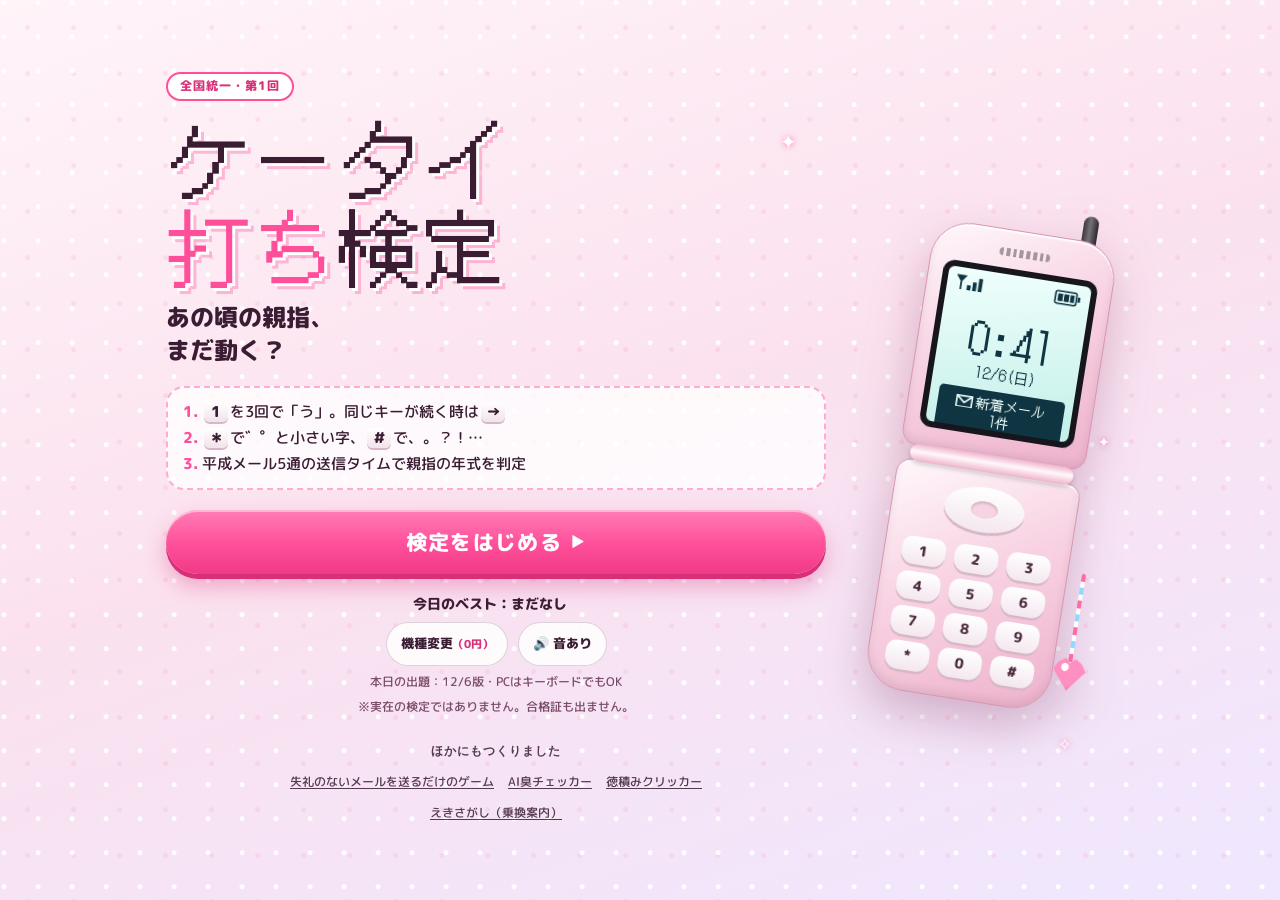
==== commit 672eb535: "feat: ほかの作品へのリンクを追加 同時に公開した5作品のどれかが伸びたときに、ほかの作品へも人が流れるようにする。" ====
--- a/index.html
+++ b/index.html
@@ -80,6 +80,15 @@
       </div>
       <p class="note"><span id="title-set">本日の出題</span>・PCはキーボードでもOK</p>
       <p class="note">※実在の検定ではありません。合格証も出ません。</p>
+      <nav class="more-works" aria-label="ほかの作品">
+        <p class="more-works-title">ほかにもつくりました</p>
+        <ul>
+          <li><a href="https://knnnt.github.io/shitsurei-mail/">失礼のないメールを送るだけのゲーム</a></li>
+          <li><a href="https://knnnt.github.io/ai-shu/">AI臭チェッカー</a></li>
+          <li><a href="https://knnnt.github.io/toku-clicker/">徳積みクリッカー</a></li>
+          <li><a href="https://knnnt.github.io/ekisagashi/">えきさがし（乗換案内）</a></li>
+        </ul>
+      </nav>
     </div>
   </div>
 </section>
@@ -220,6 +229,15 @@
       <h2 id="sent-title">送信済みBOX <small id="sent-date"></small></h2>
       <ol id="sent-list"></ol>
       <p class="sent-note">お題は毎日0時（日本時間）に入れ替わります。同じ日なら全国みんな同じ5通。</p>
+      <nav class="more-works" aria-label="ほかの作品">
+        <p class="more-works-title">ほかにもつくりました</p>
+        <ul>
+          <li><a href="https://knnnt.github.io/shitsurei-mail/">失礼のないメールを送るだけのゲーム</a></li>
+          <li><a href="https://knnnt.github.io/ai-shu/">AI臭チェッカー</a></li>
+          <li><a href="https://knnnt.github.io/toku-clicker/">徳積みクリッカー</a></li>
+          <li><a href="https://knnnt.github.io/ekisagashi/">えきさがし（乗換案内）</a></li>
+        </ul>
+      </nav>
     </section>
   </div>
 </section>
--- a/style.css
+++ b/style.css
@@ -1205,3 +1205,9 @@
   .mini-phone { transform: rotate(9deg); }
   .mp-mail, .ov-incoming, .r-best .new, .body-text .caret { opacity: 1; }
 }
+
+/* ほかの作品へのリンク（どれか1本が伸びたときに他の作品へも流れるように） */
+.more-works { margin: 18px auto 0; max-width: 520px; text-align: center; font-size: 12px; line-height: 1.6; opacity: .85; }
+.more-works-title { margin: 0 0 4px; font-weight: 700; letter-spacing: .08em; }
+.more-works ul { list-style: none; margin: 0; padding: 0; display: flex; flex-wrap: wrap; justify-content: center; gap: 0 14px; }
+.more-works a { color: inherit; text-decoration: underline; text-underline-offset: 2px; display: inline-block; padding: 6px 0; }
